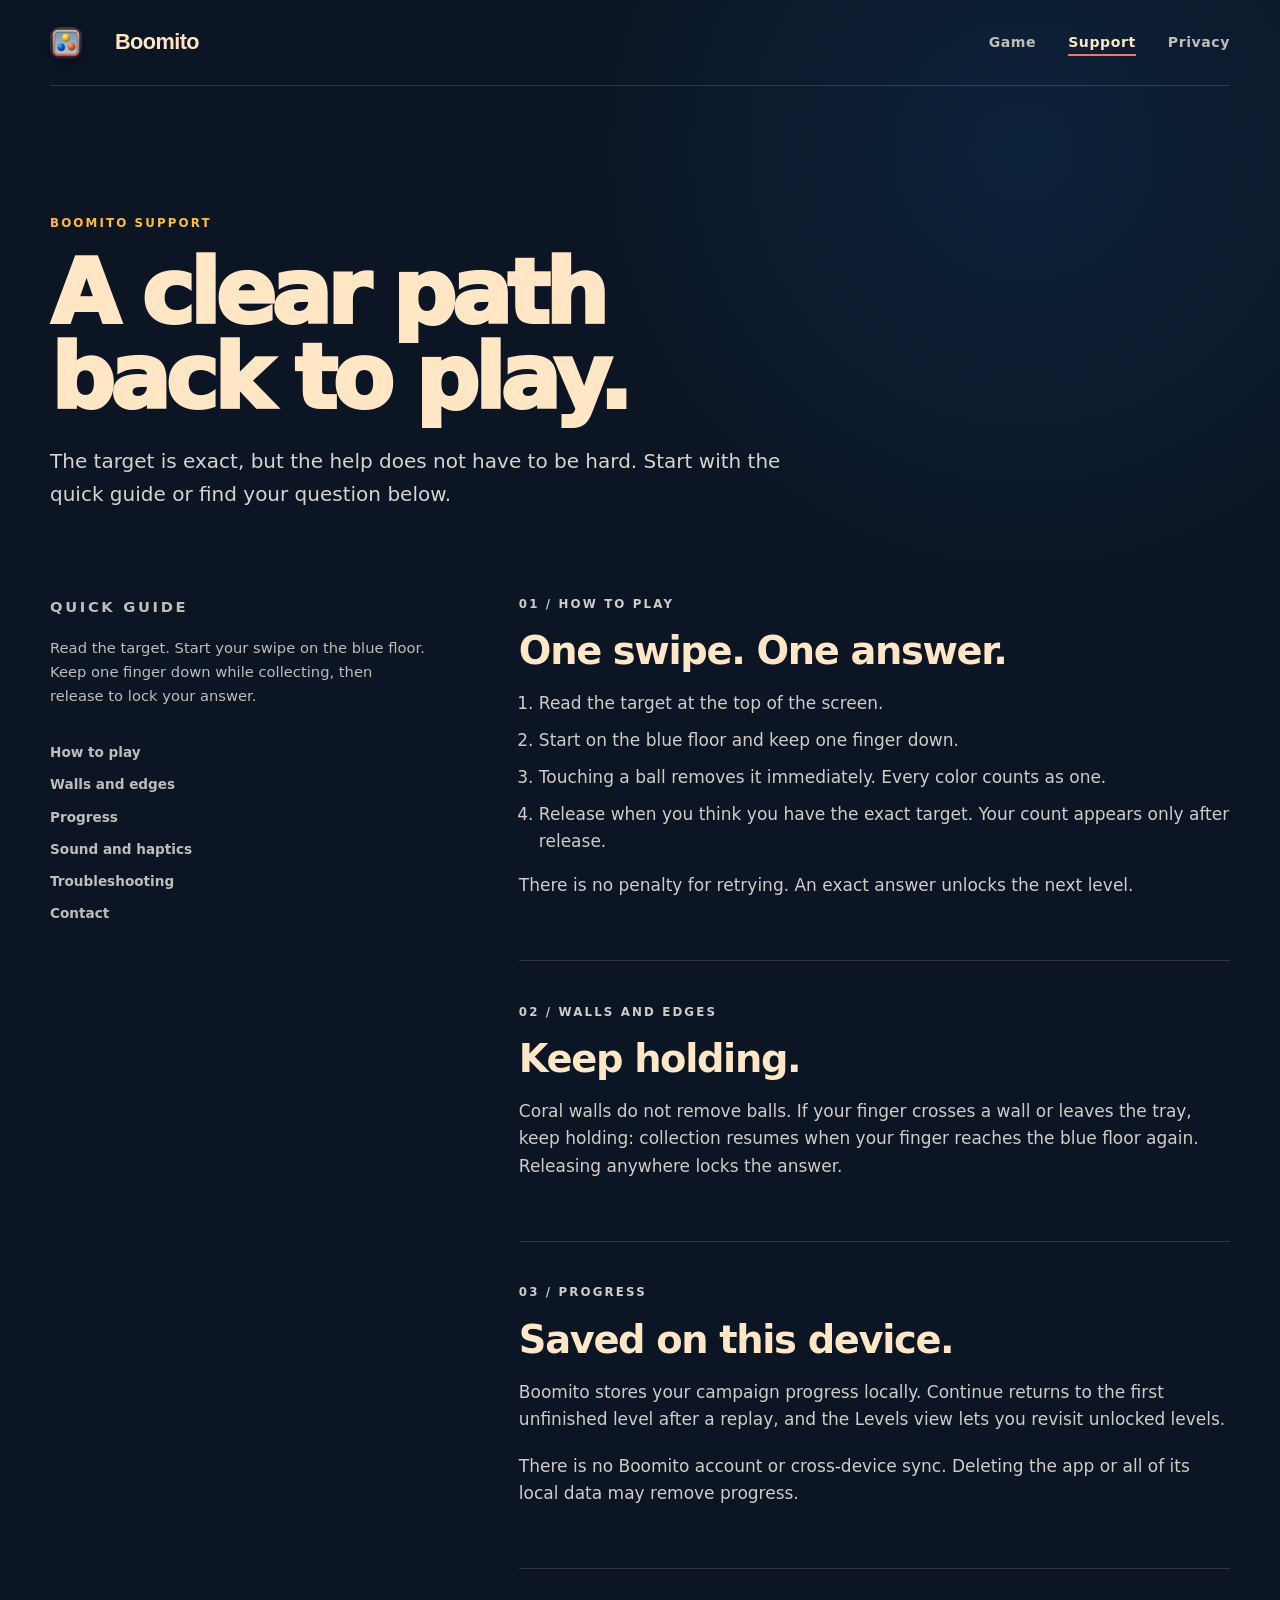
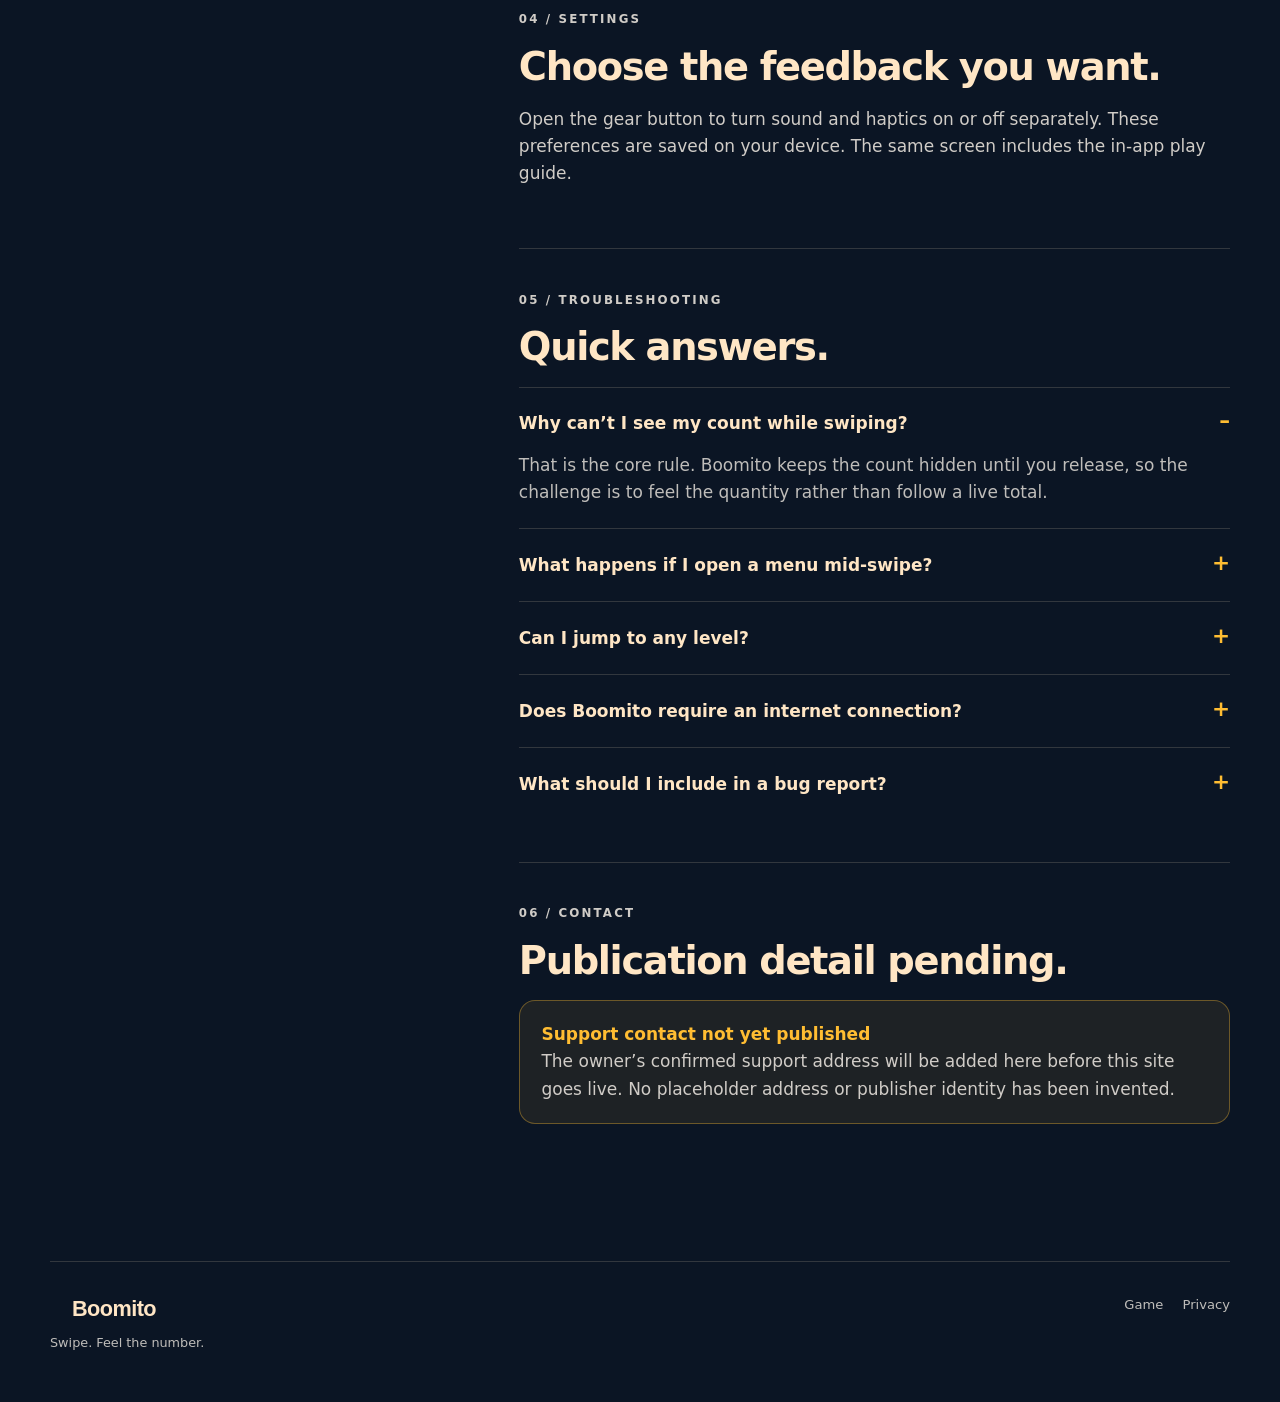
==== support.html @ 4d390a31 "first commit" ====
<!doctype html>
<html lang="en">
<head>
  <meta charset="utf-8">
  <meta name="viewport" content="width=device-width, initial-scale=1">
  <meta name="description" content="Boomito support: how to play, progress, settings, walls, retries and troubleshooting.">
  <meta name="theme-color" content="#0b1524">
  <title>Support — Boomito</title>
  <link rel="icon" href="assets/favicon.svg" type="image/svg+xml">
  <link rel="apple-touch-icon" href="assets/boomito-icon.png">
  <link rel="stylesheet" href="assets/site.css">
</head>
<body>
  <a class="skip-link" href="#main">Skip to content</a>
  <header class="site-header">
    <a class="brand" href="index.html" aria-label="Boomito home"><img class="brand-icon" src="assets/boomito-icon.png" alt="" width="1024" height="1024"><img class="brand-logo" src="assets/boomito-wordmark.svg" alt="Boomito" width="920" height="220"></a>
    <nav class="site-nav" aria-label="Main navigation"><a href="index.html">Game</a><a href="support.html" aria-current="page">Support</a><a href="privacy.html">Privacy</a></nav>
  </header>

  <main id="main">
    <section class="page-hero"><p class="eyebrow">Boomito support</p><h1>A clear path<br>back to play.</h1><p class="lede">The target is exact, but the help does not have to be hard. Start with the quick guide or find your question below.</p></section>
    <div class="content-grid">
      <aside class="side-note"><p class="eyebrow">Quick guide</p><p>Read the target. Start your swipe on the blue floor. Keep one finger down while collecting, then release to lock your answer.</p><nav class="side-nav" aria-label="Support contents"><a href="#basics">How to play</a><a href="#walls">Walls and edges</a><a href="#progress">Progress</a><a href="#settings">Sound and haptics</a><a href="#troubleshooting">Troubleshooting</a><a href="#contact">Contact</a></nav></aside>
      <div class="stack">
        <section id="basics"><p class="eyebrow">01 / How to play</p><h2>One swipe. One answer.</h2><ol><li>Read the target at the top of the screen.</li><li>Start on the blue floor and keep one finger down.</li><li>Touching a ball removes it immediately. Every color counts as one.</li><li>Release when you think you have the exact target. Your count appears only after release.</li></ol><p>There is no penalty for retrying. An exact answer unlocks the next level.</p></section>
        <section id="walls"><p class="eyebrow">02 / Walls and edges</p><h2>Keep holding.</h2><p>Coral walls do not remove balls. If your finger crosses a wall or leaves the tray, keep holding: collection resumes when your finger reaches the blue floor again. Releasing anywhere locks the answer.</p></section>
        <section id="progress"><p class="eyebrow">03 / Progress</p><h2>Saved on this device.</h2><p>Boomito stores your campaign progress locally. Continue returns to the first unfinished level after a replay, and the Levels view lets you revisit unlocked levels.</p><p>There is no Boomito account or cross-device sync. Deleting the app or all of its local data may remove progress.</p></section>
        <section id="settings"><p class="eyebrow">04 / Settings</p><h2>Choose the feedback you want.</h2><p>Open the gear button to turn sound and haptics on or off separately. These preferences are saved on your device. The same screen includes the in-app play guide.</p></section>
        <section id="troubleshooting"><p class="eyebrow">05 / Troubleshooting</p><h2>Quick answers.</h2><div class="faq-list">
          <details open><summary>Why can’t I see my count while swiping?</summary><p>That is the core rule. Boomito keeps the count hidden until you release, so the challenge is to feel the quantity rather than follow a live total.</p></details>
          <details><summary>What happens if I open a menu mid-swipe?</summary><p>An unfinished attempt is cancelled without scoring and restarts cleanly when you return. A result that has already been committed remains locked.</p></details>
          <details><summary>Can I jump to any level?</summary><p>You can revisit any level you have unlocked. Browsing later pages does not unlock their levels.</p></details>
          <details><summary>Does Boomito require an internet connection?</summary><p>No. The current game has no network services and can be played offline.</p></details>
          <details><summary>What should I include in a bug report?</summary><p>Include your iPhone or iPad model, iOS or iPadOS version, the level number, what you expected, and what happened. A screenshot can help. Avoid sending sensitive personal information.</p></details>
        </div></section>
        <section id="contact"><p class="eyebrow">06 / Contact</p><h2>Publication detail pending.</h2><div class="notice"><strong>Support contact not yet published</strong><p>The owner’s confirmed support address will be added here before this site goes live. No placeholder address or publisher identity has been invented.</p></div></section>
      </div>
    </div>
  </main>
  <footer class="site-footer"><div><a class="brand" href="index.html"><img class="brand-logo" src="assets/boomito-wordmark.svg" alt="Boomito" width="920" height="220"></a><div class="footer-copy">Swipe. Feel the number.</div></div><nav class="footer-links" aria-label="Footer navigation"><a href="index.html">Game</a><a href="privacy.html">Privacy</a></nav></footer>
</body>
</html>
---- assets/site.css ----
:root {
  color-scheme: dark;
  --navy: #132033;
  --navy-deep: #0b1524;
  --navy-soft: #1c2d44;
  --coral: #ff7356;
  --coral-deep: #d94a31;
  --blue: #89b7d1;
  --blue-deep: #0d57bd;
  --cream: #ffe6c5;
  --gold: #ffbd32;
  --white: #fff8ee;
  --muted: #bfbdba;
  --line: rgba(255, 230, 197, 0.16);
  --shadow: 0 28px 70px rgba(2, 8, 18, 0.42);
}

* { box-sizing: border-box; }
html { scroll-behavior: smooth; scroll-padding-top: 6rem; }
body {
  margin: 0;
  min-width: 320px;
  background:
    radial-gradient(circle at 80% 5%, rgba(19, 84, 142, 0.22), transparent 28rem),
    var(--navy-deep);
  color: var(--white);
  font-family: ui-rounded, "SF Pro Rounded", "Arial Rounded MT Bold", system-ui, -apple-system, sans-serif;
  font-size: 17px;
  line-height: 1.6;
  text-rendering: optimizeLegibility;
}

img { display: block; max-width: 100%; }
a { color: inherit; text-underline-offset: 0.3em; }
a:hover { color: var(--gold); }
a:focus-visible, summary:focus-visible {
  outline: 3px solid var(--gold);
  outline-offset: 5px;
  border-radius: 8px;
}

.skip-link {
  position: fixed;
  z-index: 100;
  left: 1rem;
  top: -5rem;
  padding: 0.75rem 1rem;
  border-radius: 0.75rem;
  background: var(--cream);
  color: var(--navy);
  font-weight: 800;
}
.skip-link:focus { top: 1rem; }

.site-header, .site-footer, main { width: min(1180px, calc(100% - 3rem)); margin-inline: auto; }
.site-header {
  min-height: 86px;
  display: flex;
  align-items: center;
  justify-content: space-between;
  gap: 2rem;
  border-bottom: 1px solid var(--line);
}
.brand {
  display: inline-flex;
  align-items: center;
  gap: 0.7rem;
  color: var(--cream);
  font-size: 1.25rem;
  font-weight: 950;
  letter-spacing: 0.08em;
  line-height: 1;
  text-decoration: none;
}
.brand-logo { width: 8rem; height: auto; }
.brand-icon { width: 2rem; height: 2rem; border-radius: 0.6rem; box-shadow: 0 5px 14px rgba(0,0,0,.28); }
.brand-mark { display: inline-flex; gap: 0.22rem; }
.brand-mark i { width: 0.46rem; height: 0.46rem; border-radius: 50%; background: var(--blue-deep); box-shadow: inset 0 1px 1px rgba(255,255,255,.35); }
.brand-mark i:nth-child(2) { background: var(--coral); }
.brand-mark i:nth-child(3) { background: var(--gold); }
.site-nav { display: flex; align-items: center; gap: clamp(1rem, 3vw, 2rem); }
.site-nav a {
  color: var(--muted);
  font-size: 0.88rem;
  font-weight: 750;
  letter-spacing: 0.04em;
  text-decoration: none;
}
.site-nav a:hover, .site-nav a[aria-current="page"] { color: var(--cream); }
.site-nav a[aria-current="page"] { box-shadow: 0 2px 0 var(--coral); }

.eyebrow {
  margin: 0 0 1.15rem;
  color: var(--gold);
  font-size: 0.74rem;
  font-weight: 900;
  letter-spacing: 0.18em;
  text-transform: uppercase;
}
h1, h2, h3, p { margin-top: 0; }
h1, h2, h3 { color: var(--cream); text-wrap: balance; }
h1 { margin-bottom: 1.6rem; font-size: clamp(3.3rem, 7.7vw, 6.8rem); line-height: 0.94; letter-spacing: -0.055em; font-weight: 950; }
h2 { margin-bottom: 1.25rem; font-size: clamp(2rem, 4vw, 3.4rem); line-height: 1; letter-spacing: -0.035em; }
h3 { margin-bottom: 0.65rem; font-size: 1.2rem; line-height: 1.2; }
p { margin-bottom: 1.2rem; }
.lede { max-width: 37rem; color: #d7d3ce; font-size: clamp(1.06rem, 2vw, 1.25rem); line-height: 1.65; }
.button-row { display: flex; flex-wrap: wrap; gap: 0.85rem; margin-top: 2rem; }
.button {
  display: inline-flex;
  min-height: 50px;
  align-items: center;
  justify-content: center;
  gap: 1.2rem;
  padding: 0.8rem 1.25rem;
  border: 1px solid transparent;
  border-radius: 1rem;
  background: var(--coral);
  color: var(--navy-deep);
  font-weight: 900;
  text-decoration: none;
  box-shadow: inset 0 2px 0 rgba(255,255,255,.3), inset 0 -3px 0 rgba(118,28,19,.3), 0 10px 24px rgba(0,0,0,.22);
}
.button:hover { background: #ff896f; color: var(--navy-deep); transform: translateY(-1px); }
.button.secondary { border-color: var(--line); background: transparent; color: var(--cream); box-shadow: none; }
.button.secondary:hover { border-color: var(--cream); }

.hero {
  display: grid;
  grid-template-columns: minmax(0, 1.05fr) minmax(340px, 0.82fr);
  align-items: center;
  gap: clamp(2rem, 7vw, 7rem);
  min-height: 690px;
  padding: 4.8rem 0 5.6rem;
}
.hero-copy { position: relative; z-index: 1; }
.hero-visual { position: relative; min-height: 580px; display: grid; place-items: center; }
.hero-visual::before {
  content: "";
  position: absolute;
  width: 105%;
  aspect-ratio: 1;
  border-radius: 50%;
  background: radial-gradient(circle, rgba(136, 183, 210, 0.24), rgba(136, 183, 210, 0) 68%);
}
.device {
  position: relative;
  z-index: 1;
  width: min(345px, 82vw);
  padding: 11px;
  border: 1px solid rgba(255, 230, 197, .2);
  border-radius: 3.2rem;
  background: #07101d;
  box-shadow: var(--shadow), 0 0 0 8px rgba(255,255,255,.025);
  transform: rotate(2.5deg);
}
.device::after { content: ""; position: absolute; width: 35%; height: 22px; top: 15px; left: 32.5%; border-radius: 20px; background: #07101d; }
.device-window { aspect-ratio: 0.58; overflow: hidden; border-radius: 2.55rem; background: var(--navy); }
.device-window img { width: 100%; height: 100%; object-fit: cover; object-position: center top; }
.floating-label {
  position: absolute;
  z-index: 2;
  left: -1.25rem;
  bottom: 5.5rem;
  padding: 0.85rem 1rem;
  border: 1px solid rgba(255,255,255,.45);
  border-radius: 1.15rem;
  background: linear-gradient(145deg, var(--cream), #dcae86);
  color: var(--navy-deep);
  font-size: 0.78rem;
  font-weight: 950;
  letter-spacing: 0.08em;
  box-shadow: 0 12px 30px rgba(0,0,0,.28);
  transform: rotate(-5deg);
}
.floating-label strong { display: block; font-size: 1.8rem; letter-spacing: -0.04em; line-height: 1; }

.section { padding: clamp(4rem, 8vw, 7rem) 0; border-top: 1px solid var(--line); }
.section-heading { max-width: 45rem; margin-bottom: 3.5rem; }
.section-heading p:last-child { color: var(--muted); }
.steps { display: grid; grid-template-columns: repeat(3, 1fr); gap: 1rem; }
.step-card {
  min-height: 275px;
  padding: 1.6rem;
  border: 1px solid var(--line);
  border-radius: 1.6rem;
  background: linear-gradient(155deg, rgba(31, 49, 73, .92), rgba(17, 31, 49, .92));
}
.step-card:nth-child(2) { transform: translateY(1.5rem); }
.step-number { display: inline-grid; place-items: center; width: 3rem; height: 3rem; margin-bottom: 4rem; border-radius: 1rem; background: var(--cream); color: var(--navy-deep); font-weight: 950; box-shadow: inset 0 -3px 0 #cc9d78; }
.step-card:nth-child(2) .step-number { background: var(--coral); }
.step-card:nth-child(3) .step-number { background: var(--gold); }
.step-card p { margin-bottom: 0; color: var(--muted); font-size: 0.96rem; }

.showcase { display: grid; grid-template-columns: 1.1fr 0.9fr; gap: 1rem; }
.capture { position: relative; min-height: 500px; overflow: hidden; border-radius: 2rem; background: var(--navy-soft); box-shadow: var(--shadow); }
.capture img { width: 100%; height: 100%; position: absolute; inset: 0; object-fit: cover; object-position: center 58%; }
.capture.circle img { object-position: center 58%; }
.capture-copy { position: absolute; z-index: 1; inset: auto 1.25rem 1.25rem; padding: 1.1rem 1.2rem; border-radius: 1rem; background: rgba(7, 16, 29, .82); backdrop-filter: blur(14px); }
.capture-copy p { margin: 0; color: #d7d3ce; font-size: 0.9rem; }
.capture-copy h3 { margin-bottom: 0.25rem; }

.fact-grid { display: grid; grid-template-columns: 1fr 1fr; gap: 1rem; }
.fact { padding: 1.4rem 1.5rem; border-radius: 1.4rem; background: var(--cream); color: var(--navy-deep); }
.fact strong { display: block; margin-bottom: 0.35rem; font-size: clamp(1.9rem, 4vw, 3rem); line-height: 1; letter-spacing: -0.04em; }
.fact span { font-size: 0.92rem; font-weight: 700; }
.fact:nth-child(2) { background: var(--blue); }
.fact:nth-child(3) { background: var(--coral); }
.fact:nth-child(4) { background: var(--gold); }

.page-hero { max-width: 820px; padding: clamp(4.5rem, 10vw, 8rem) 0 4rem; }
.page-hero h1 { font-size: clamp(3.3rem, 7vw, 6rem); }
.page-hero .lede { max-width: 47rem; }
.content-grid { display: grid; grid-template-columns: 0.72fr 1.35fr; gap: clamp(2.5rem, 7vw, 6rem); padding-bottom: 6rem; }
.side-note { align-self: start; position: sticky; top: 2rem; }
.side-note p { color: var(--muted); font-size: 0.92rem; }
.side-nav { display: flex; flex-direction: column; gap: 0.65rem; padding-top: 1rem; }
.side-nav a { color: var(--muted); font-size: 0.85rem; font-weight: 750; text-decoration: none; }
.side-nav a:hover { color: var(--cream); }
.stack > section, .faq-list details { border-top: 1px solid var(--line); }
.stack > section { padding: 2.6rem 0; scroll-margin-top: 4rem; }
.stack > section:first-child { padding-top: 0; border-top: 0; }
.stack h2 { font-size: clamp(1.75rem, 3vw, 2.5rem); }
.stack p, .stack li { color: #d0ccc7; }
.stack ul, .stack ol { padding-left: 1.25rem; }
.stack li + li { margin-top: 0.6rem; }
.faq-list details { padding: 1.4rem 0; }
.faq-list summary { cursor: pointer; list-style: none; display: flex; justify-content: space-between; gap: 1.5rem; color: var(--cream); font-weight: 850; }
.faq-list summary::-webkit-details-marker { display: none; }
.faq-list summary::after { content: "+"; color: var(--gold); font-size: 1.35rem; line-height: 1; }
.faq-list details[open] summary::after { content: "–"; }
.faq-list details p { max-width: 42rem; margin: 0.9rem 2rem 0 0; color: var(--muted); }
.notice {
  padding: 1.25rem 1.35rem;
  border: 1px solid rgba(255, 189, 50, .35);
  border-radius: 1rem;
  background: rgba(255, 189, 50, .08);
}
.notice strong { color: var(--gold); }
.notice p:last-child { margin-bottom: 0; }
.meta { color: var(--muted); font-size: 0.85rem; }

.site-footer { display: flex; justify-content: space-between; gap: 2rem; padding: 2rem 0 3rem; border-top: 1px solid var(--line); }
.footer-copy { color: var(--muted); font-size: 0.8rem; }
.footer-links { display: flex; flex-wrap: wrap; gap: 1.2rem; align-items: start; }
.footer-links a { color: var(--muted); font-size: 0.82rem; text-decoration: none; }

@media (max-width: 860px) {
  .hero { grid-template-columns: 1fr; min-height: 0; padding-top: 4rem; }
  .hero-copy { max-width: 700px; }
  .hero-visual { min-height: 540px; }
  .steps { grid-template-columns: 1fr 1fr; }
  .step-card:nth-child(2) { transform: none; }
  .step-card:nth-child(3) { grid-column: 1 / -1; min-height: 220px; }
  .step-card:nth-child(3) .step-number { margin-bottom: 2.5rem; }
  .showcase { grid-template-columns: 1fr 1fr; }
  .capture { min-height: 430px; }
  .content-grid { grid-template-columns: 1fr; }
  .side-note { position: static; }
  .side-nav { display: grid; grid-template-columns: 1fr 1fr; }
}

@media (max-width: 600px) {
  body { font-size: 16px; }
  .site-header, .site-footer, main { width: min(100% - 2rem, 1180px); }
  .site-header { align-items: flex-start; min-height: 0; padding: 1.25rem 0; }
  .brand { padding-top: 0.2rem; font-size: 1.05rem; }
  .brand-logo { width: 6.8rem; }
  .brand-icon { width: 1.75rem; height: 1.75rem; }
  .site-nav { justify-content: flex-end; gap: 0.8rem 1rem; flex-wrap: wrap; }
  .site-nav a { font-size: 0.76rem; }
  h1 { font-size: clamp(3.2rem, 18vw, 5rem); }
  .hero { gap: 2rem; padding: 3.7rem 0 4.5rem; }
  .hero-visual { min-height: 500px; }
  .floating-label { left: 0; }
  .steps, .showcase, .fact-grid { grid-template-columns: 1fr; }
  .step-card, .step-card:nth-child(3) { grid-column: auto; min-height: 225px; }
  .step-number, .step-card:nth-child(3) .step-number { margin-bottom: 2.5rem; }
  .showcase .capture { min-height: 470px; }
  .page-hero { padding-top: 4rem; }
  .side-nav { grid-template-columns: 1fr; }
  .site-footer { flex-direction: column; }
}

@media (prefers-reduced-motion: reduce) {
  html { scroll-behavior: auto; }
  *, *::before, *::after { transition-duration: 0.01ms !important; animation-duration: 0.01ms !important; }
}

@media print {
  :root { color-scheme: light; }
  body { background: #fff; color: #111; }
  .site-header, .site-footer, .side-nav, .skip-link { display: none; }
  main { width: 100%; }
  h1, h2, h3, .eyebrow, .stack p, .stack li, .meta { color: #111; }
  .content-grid { display: block; }
  .side-note { margin-bottom: 2rem; }
  .stack > section { break-inside: avoid; border-color: #bbb; }
  .notice { background: #f5f5f5; border-color: #bbb; }
}
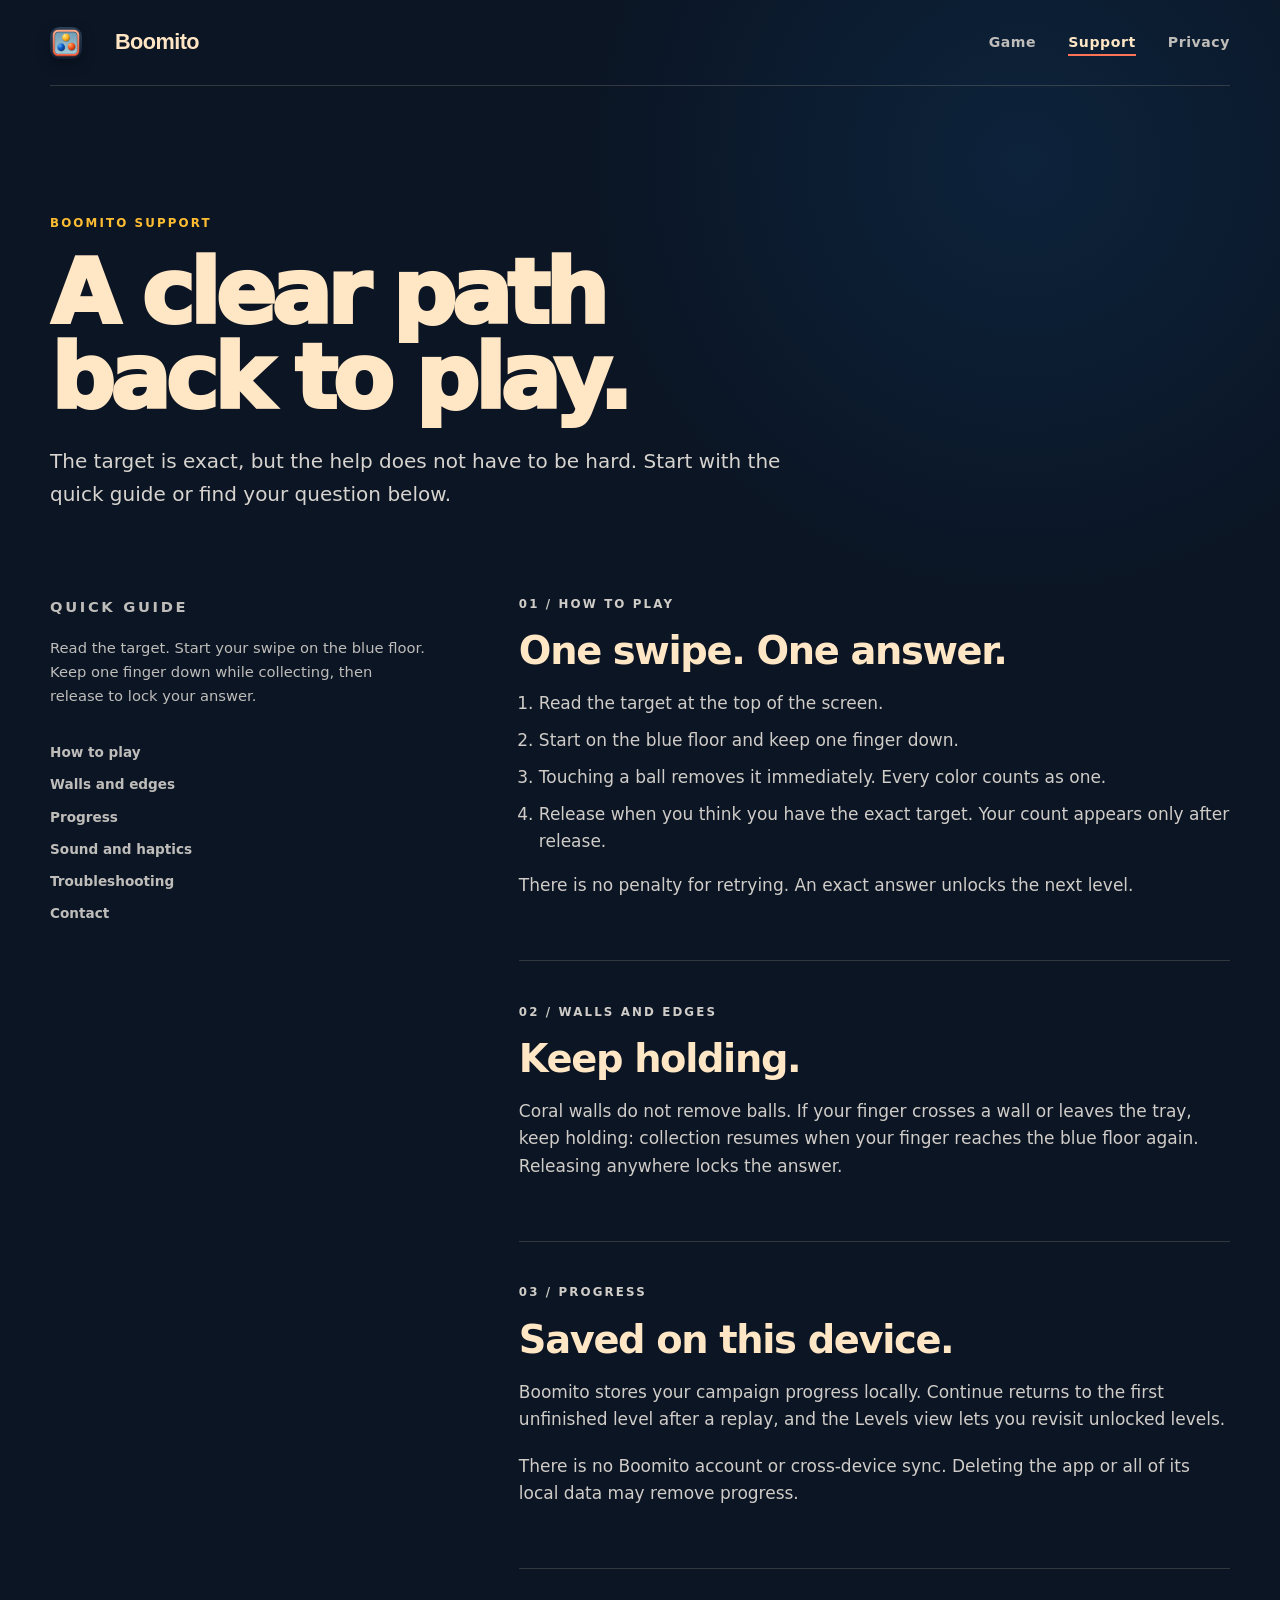
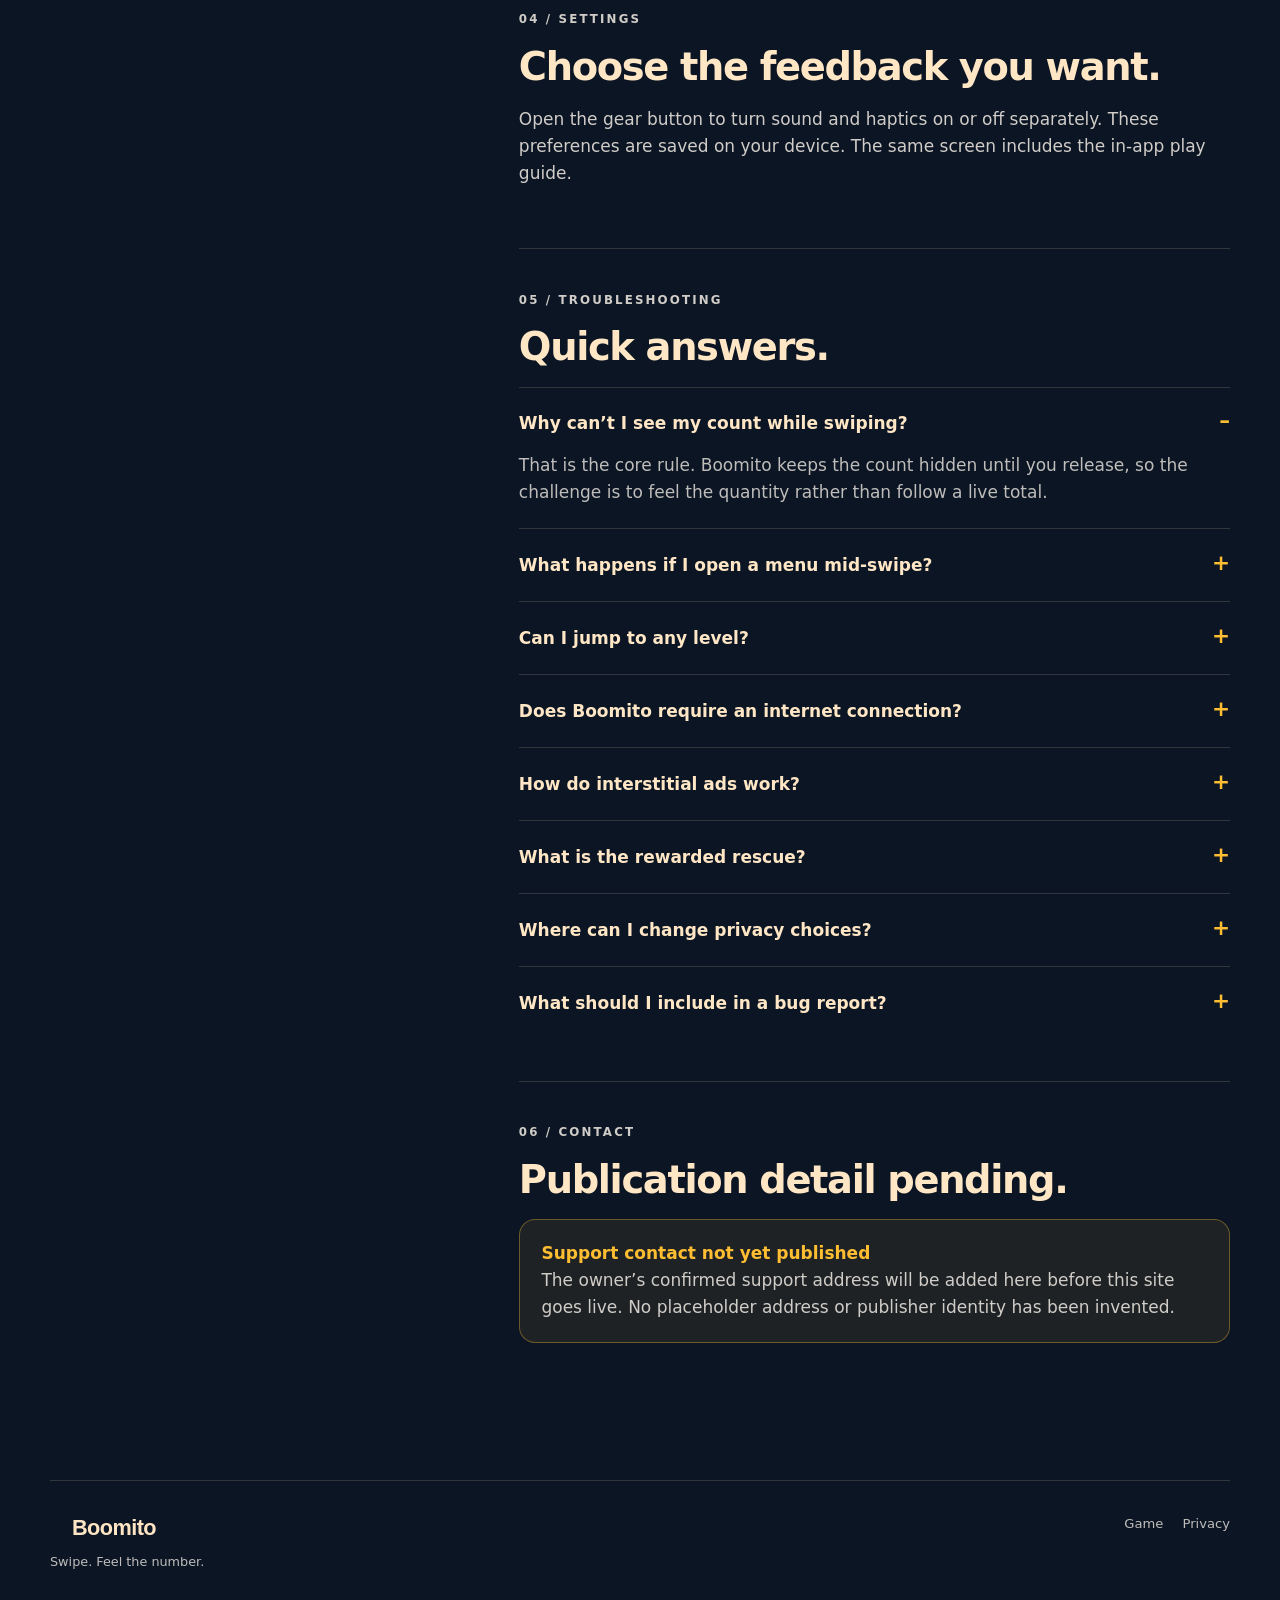
==== commit b4aae605: "vercel" ====
--- a/support.html
+++ b/support.html
@@ -30,7 +30,10 @@
           <details open><summary>Why can’t I see my count while swiping?</summary><p>That is the core rule. Boomito keeps the count hidden until you release, so the challenge is to feel the quantity rather than follow a live total.</p></details>
           <details><summary>What happens if I open a menu mid-swipe?</summary><p>An unfinished attempt is cancelled without scoring and restarts cleanly when you return. A result that has already been committed remains locked.</p></details>
           <details><summary>Can I jump to any level?</summary><p>You can revisit any level you have unlocked. Browsing later pages does not unlock their levels.</p></details>
-          <details><summary>Does Boomito require an internet connection?</summary><p>No. The current game has no network services and can be played offline.</p></details>
+          <details><summary>Does Boomito require an internet connection?</summary><p>The core game and your saved progress work on the device. Advertising features need a connection and depend on ad availability. If an ad is unavailable, you can keep playing normally.</p></details>
+          <details><summary>How do interstitial ads work?</summary><p>After at least three minutes of active gameplay, an interstitial may appear at an eligible transition following an exact result. Menus, results, time in the background and time spent viewing an ad do not count toward that interval. Ad availability is not guaranteed.</p></details>
+          <details><summary>What is the rewarded rescue?</summary><p>From Level 15, some near misses may offer one optional rewarded video. Earning the reward records an assisted completion and continues to the next level. You can skip it and retry normally, and you can replay an assisted level later for an exact completion. Availability is not guaranteed.</p></details>
+          <details><summary>Where can I change privacy choices?</summary><p>Boomito checks consent information at each launch and shows a message when required. Where privacy choices are available, open Settings &amp; Help and choose Privacy choices. iOS tracking permission is separate and can also be changed in iOS Settings. Refusing tracking does not block play.</p></details>
           <details><summary>What should I include in a bug report?</summary><p>Include your iPhone or iPad model, iOS or iPadOS version, the level number, what you expected, and what happened. A screenshot can help. Avoid sending sensitive personal information.</p></details>
         </div></section>
         <section id="contact"><p class="eyebrow">06 / Contact</p><h2>Publication detail pending.</h2><div class="notice"><strong>Support contact not yet published</strong><p>The owner’s confirmed support address will be added here before this site goes live. No placeholder address or publisher identity has been invented.</p></div></section>
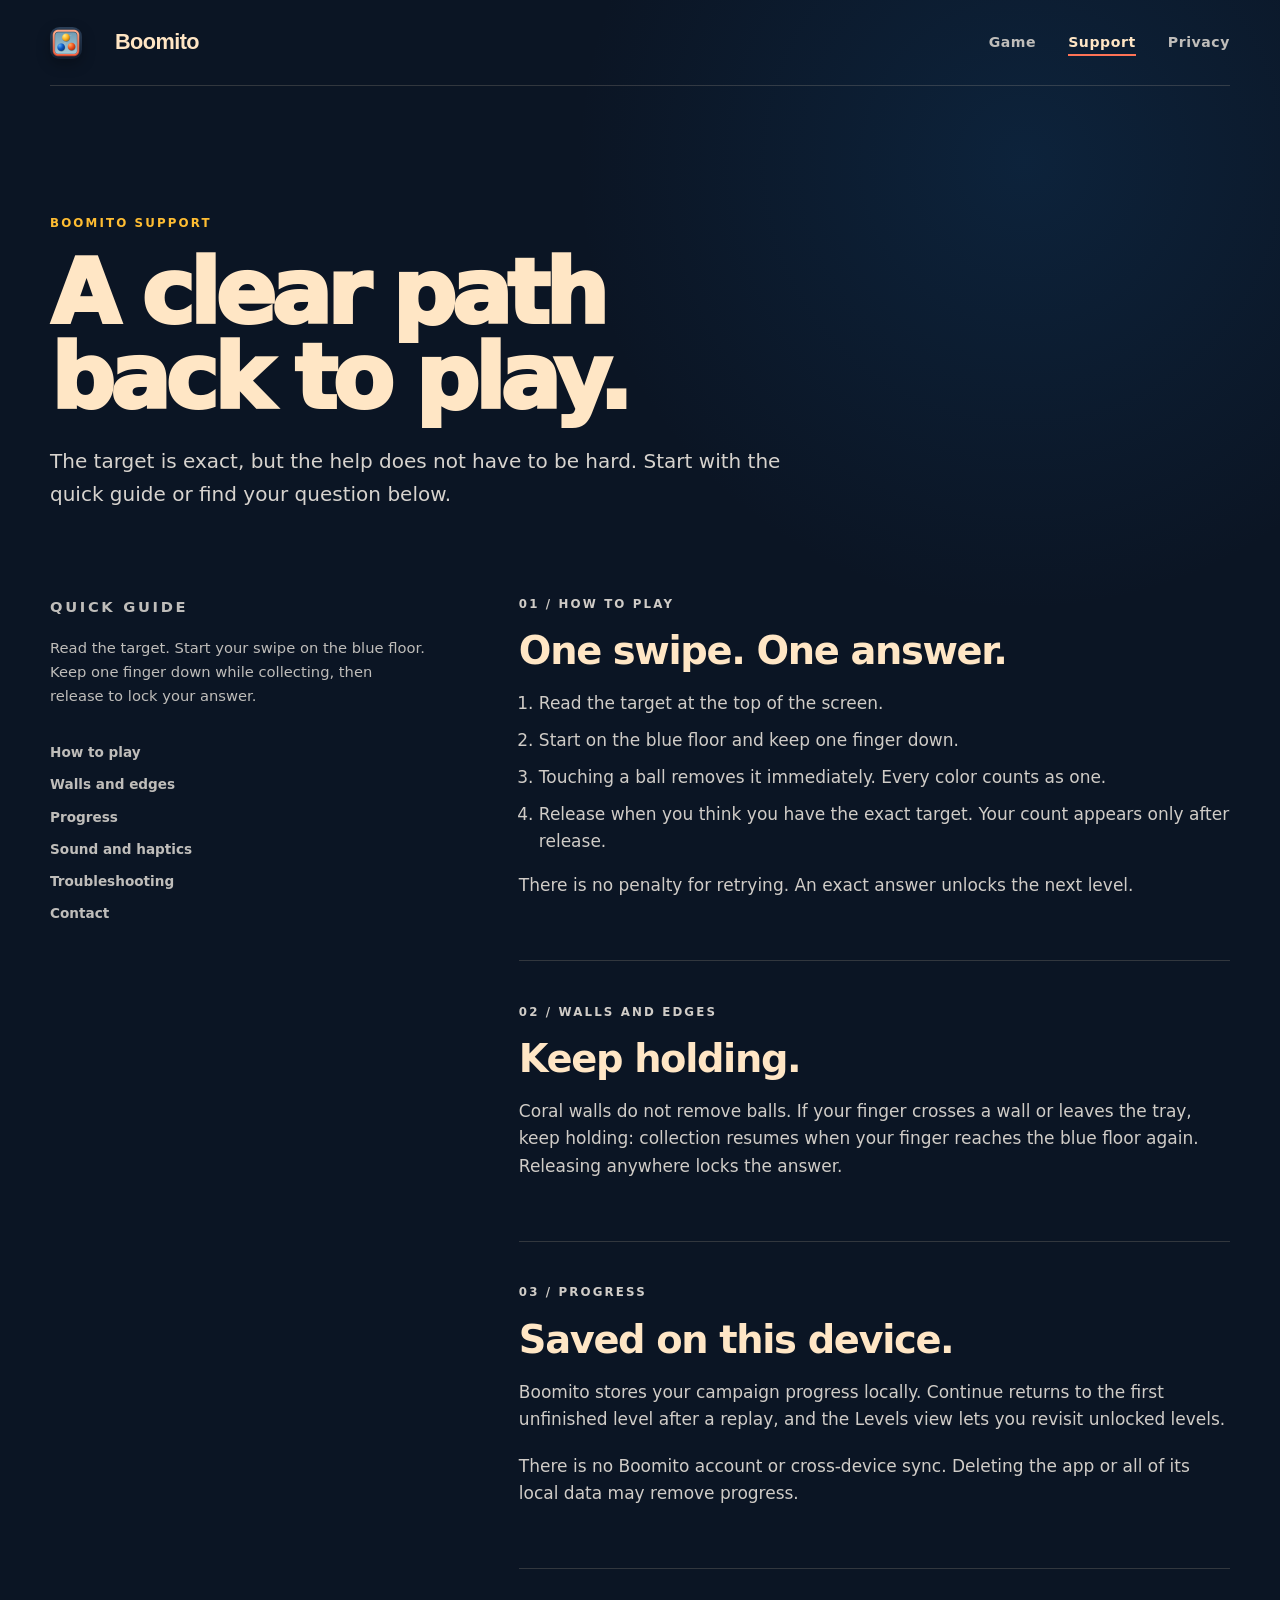
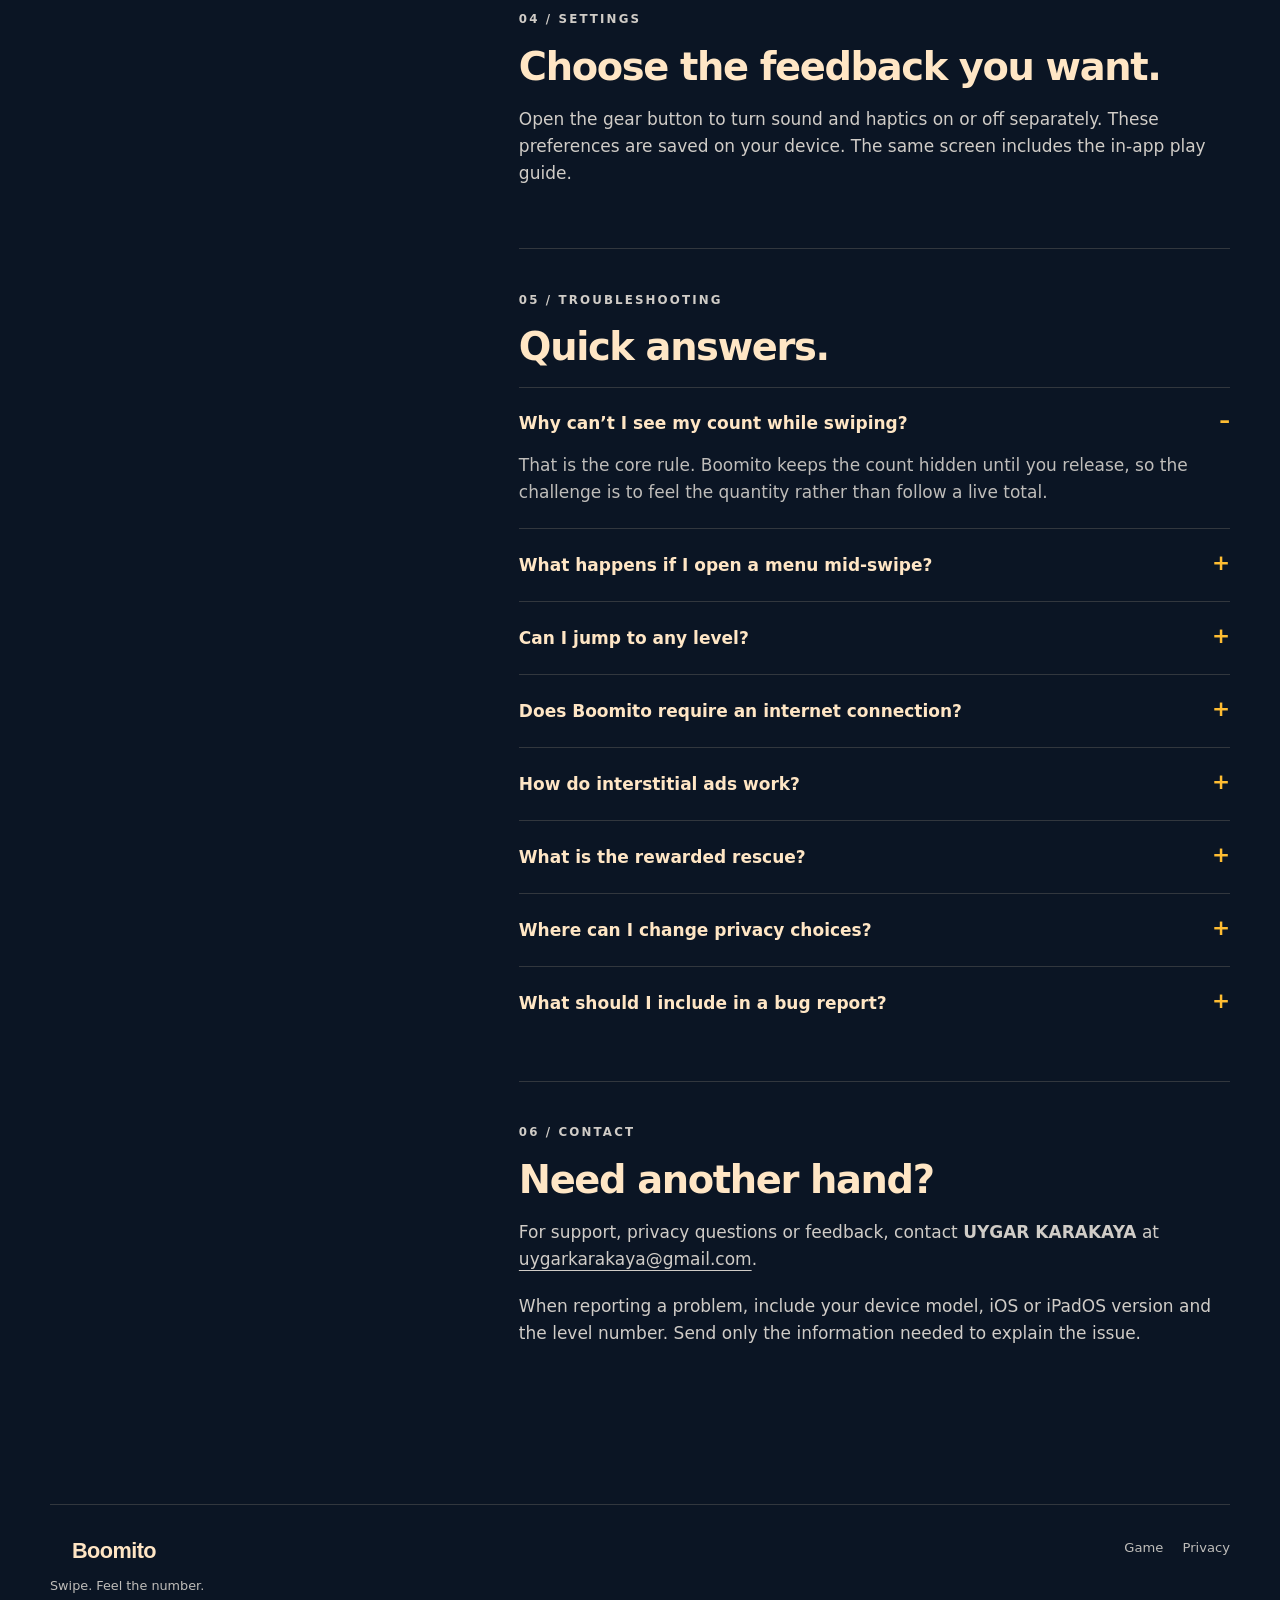
==== commit 338ec838: "privacy update" ====
--- a/support.html
+++ b/support.html
@@ -36,7 +36,7 @@
           <details><summary>Where can I change privacy choices?</summary><p>Boomito checks consent information at each launch and shows a message when required. Where privacy choices are available, open Settings &amp; Help and choose Privacy choices. iOS tracking permission is separate and can also be changed in iOS Settings. Refusing tracking does not block play.</p></details>
           <details><summary>What should I include in a bug report?</summary><p>Include your iPhone or iPad model, iOS or iPadOS version, the level number, what you expected, and what happened. A screenshot can help. Avoid sending sensitive personal information.</p></details>
         </div></section>
-        <section id="contact"><p class="eyebrow">06 / Contact</p><h2>Publication detail pending.</h2><div class="notice"><strong>Support contact not yet published</strong><p>The owner’s confirmed support address will be added here before this site goes live. No placeholder address or publisher identity has been invented.</p></div></section>
+        <section id="contact"><p class="eyebrow">06 / Contact</p><h2>Need another hand?</h2><p>For support, privacy questions or feedback, contact <strong>UYGAR KARAKAYA</strong> at <a href="mailto:uygarkarakaya@gmail.com">uygarkarakaya@gmail.com</a>.</p><p>When reporting a problem, include your device model, iOS or iPadOS version and the level number. Send only the information needed to explain the issue.</p></section>
       </div>
     </div>
   </main>
